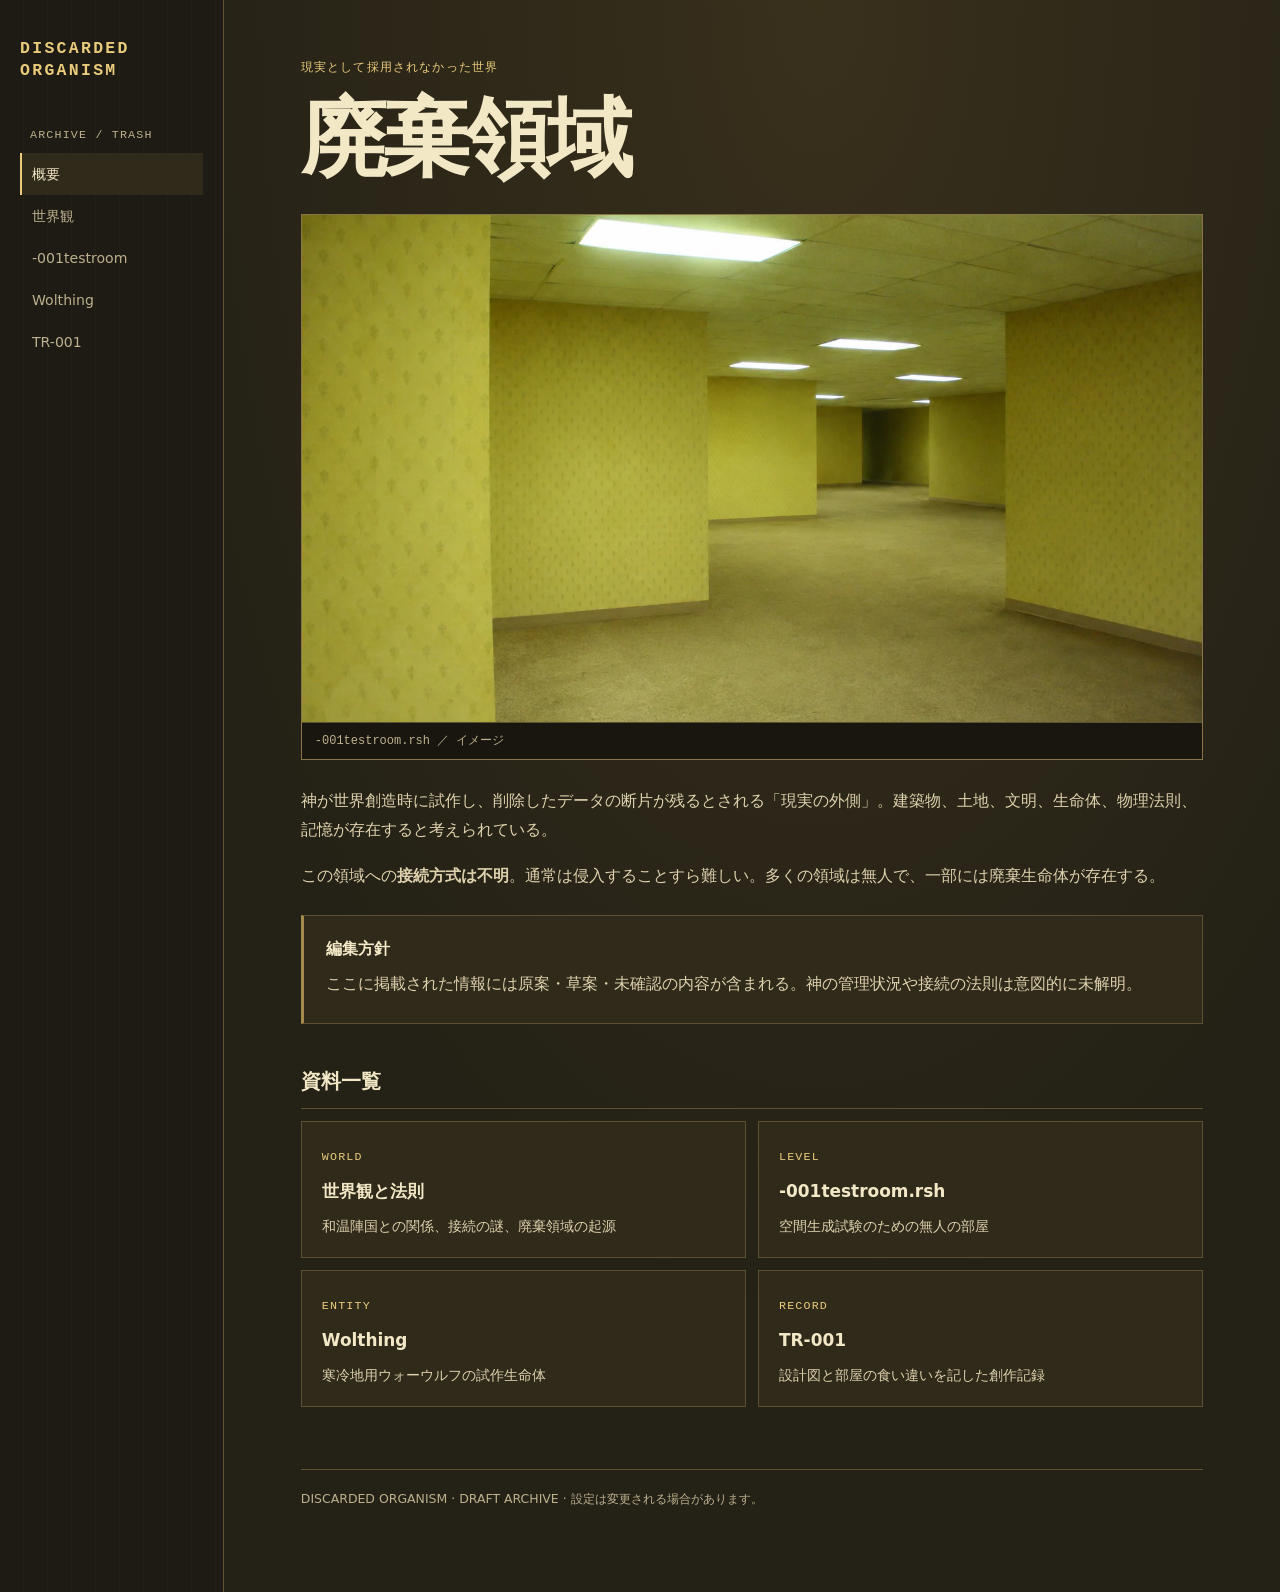
==== index.html @ 7aba9fd1 "Style the archive around the yellow testroom" ====
<!doctype html>
<html lang="ja">
<head>
<meta charset="utf-8">
<meta name="viewport" content="width=device-width,initial-scale=1">
<meta name="description" content="東暦版バックルーム・廃棄領域の世界観設定草案">
<title>廃棄領域 | Discarded Organism</title>
<link rel="stylesheet" href="assets/style.css">
</head>
<body class="home">
<div class="layout">
<aside>
<a class="brand" href="index.html">DISCARDED<br>ORGANISM</a>
<div class="nav-label">ARCHIVE / TRASH</div>
<nav>
<a href="index.html" aria-current="page">概要</a>
<a href="world.html">世界観</a>
<a href="levels/-001testroom.html">-001testroom</a>
<a href="entities/wolthing.html">Wolthing</a>
<a href="records/TR-001.html">TR-001</a>
</nav>
</aside>
<main>
<div class="eyebrow">現実として採用されなかった世界</div>
<h1>廃棄領域</h1>
<a class="photo-link" href="levels/-001testroom.html">
<figure class="room-photo">
<img src="assets/testroom.webp" alt="黄色い壁紙と蛍光灯に囲まれた、奥まで続く無人の部屋" width="1536" height="1024" fetchpriority="high">
<figcaption>-001testroom.rsh ／ イメージ</figcaption>
</figure>
</a>
<p>神が世界創造時に試作し、削除したデータの断片が残るとされる「現実の外側」。建築物、土地、文明、生命体、物理法則、記憶が存在すると考えられている。</p>
<p>この領域への<strong>接続方式は不明</strong>。通常は侵入することすら難しい。多くの領域は無人で、一部には廃棄生命体が存在する。</p>
<section class="notice">
<strong>編集方針</strong>
<p>ここに掲載された情報には原案・草案・未確認の内容が含まれる。神の管理状況や接続の法則は意図的に未解明。</p>
</section>
<h2>資料一覧</h2>
<div class="cards">
<a class="card" href="world.html">
<small>WORLD</small>
<h3>世界観と法則</h3>
<p>和温陣国との関係、接続の謎、廃棄領域の起源</p>
</a>
<a class="card" href="levels/-001testroom.html">
<small>LEVEL</small>
<h3>-001testroom.rsh</h3>
<p>空間生成試験のための無人の部屋</p>
</a>
<a class="card" href="entities/wolthing.html">
<small>ENTITY</small>
<h3>Wolthing</h3>
<p>寒冷地用ウォーウルフの試作生命体</p>
</a>
<a class="card" href="records/TR-001.html">
<small>RECORD</small>
<h3>TR-001</h3>
<p>設計図と部屋の食い違いを記した創作記録</p>
</a>
</div>
<footer>DISCARDED ORGANISM · DRAFT ARCHIVE · 設定は変更される場合があります。</footer>
</main>
</div>
</body>
</html>
---- assets/style.css ----
:root {
  color-scheme: dark;
  --bg: #242116;
  --sidebar: #1d1b13;
  --panel: #302a1b;
  --line: #5e5131;
  --text: #f3e8c6;
  --body-text: #ded1ad;
  --muted: #bcb08e;
  --accent: #eacb7c;
  --mono: ui-monospace, "Courier New", monospace;
}

* { box-sizing: border-box; }

body {
  margin: 0;
  color: var(--text);
  background: radial-gradient(ellipse at 64% 0%, #39301c 0%, transparent 58%), var(--bg);
  font: 16px/1.85 system-ui, -apple-system, "Hiragino Kaku Gothic ProN", "Noto Sans JP", sans-serif;
}

a { color: var(--accent); text-underline-offset: .22em; }
a:focus-visible { outline: 2px solid var(--accent); outline-offset: 4px; }

.layout {
  display: grid;
  grid-template-columns: 224px minmax(0, 1fr);
  min-height: 100vh;
}

aside {
  padding: 38px 20px;
  border-right: 1px solid var(--line);
  background: repeating-linear-gradient(90deg, transparent 0 23px, #e1b55207 23px 24px), var(--sidebar);
}

.brand {
  display: block;
  margin-bottom: 44px;
  color: var(--accent);
  font: 700 1.03rem/1.35 var(--mono);
  letter-spacing: .14em;
  text-decoration: none;
}

.nav-label, .eyebrow, .card small, .tag {
  color: var(--accent);
  font: .73rem/1.4 var(--mono);
  letter-spacing: .1em;
}

.nav-label {
  margin: 0 0 10px 10px;
  color: var(--muted);
}

nav a {
  display: block;
  padding: 8px 10px;
  border-left: 2px solid transparent;
  color: var(--muted);
  font-size: .88rem;
  text-decoration: none;
}

nav a:hover, nav a[aria-current="page"] {
  border-left-color: var(--accent);
  background: var(--panel);
  color: var(--text);
}

main {
  width: 100%;
  max-width: 1120px;
  padding: 60px clamp(24px, 6vw, 88px) 82px;
  margin-inline: auto;
}

.eyebrow { text-transform: uppercase; }

h1 {
  margin: 12px 0 24px;
  font-size: clamp(2rem, 5vw, 3.5rem);
  letter-spacing: -.045em;
  line-height: 1.18;
  overflow-wrap: anywhere;
}

.home h1 { font-size: clamp(2.8rem, 7vw, 5.4rem); }
.testroom h1 { font-family: var(--mono); }

h2 {
  margin: 40px 0 12px;
  padding-bottom: 8px;
  border-bottom: 1px solid var(--line);
  font-size: 1.23rem;
}

h3 { margin: 6px 0; font-size: 1.06rem; }
p, li, dd { color: var(--body-text); }
ul { padding-left: 1.4rem; }

.photo-link { display: block; text-decoration: none; }

.room-photo {
  margin: 24px 0 26px;
  overflow: hidden;
  border: 1px solid #887447;
  background: #19160f;
}

.room-photo img {
  display: block;
  width: 100%;
  height: auto;
  aspect-ratio: 16 / 9;
  object-fit: cover;
}

.room-photo figcaption {
  padding: 9px 13px;
  border-top: 1px solid var(--line);
  color: var(--muted);
  font: .75rem/1.5 var(--mono);
}

.photo-link:hover .room-photo { border-color: var(--accent); }
.photo-link:hover figcaption { color: var(--accent); }
.testroom .room-photo img { aspect-ratio: auto; }

.notice, .transcript {
  margin: 24px 0;
  padding: 18px 22px;
  border: 1px solid var(--line);
  border-left: 3px solid #a68a4c;
  background: var(--panel);
}

.notice p { margin: 6px 0; }
.transcript { font-family: serif; letter-spacing: .04em; }
.transcript p { margin: 0 0 14px; }
.transcript p:last-child { margin-bottom: 0; }

.cards {
  display: grid;
  grid-template-columns: repeat(2, minmax(0, 1fr));
  gap: 12px;
}

.card {
  display: block;
  padding: 18px 20px;
  border: 1px solid var(--line);
  background: var(--panel);
  color: var(--text);
  text-decoration: none;
}

.card:hover { border-color: var(--accent); }
.card p { margin: 0; font-size: .88rem; }

.tag {
  display: inline-block;
  padding: 3px 7px;
  border: 1px solid var(--line);
  background: var(--panel);
  vertical-align: middle;
}

.meta { display: flex; flex-wrap: wrap; gap: 8px; }
.meta span {
  padding: 3px 10px;
  border: 1px solid var(--line);
  color: var(--muted);
  font-size: .8rem;
}

dt { margin-top: 14px; font-weight: bold; }
dd { margin: 0; }
code { color: var(--accent); font: .9em var(--mono); overflow-wrap: anywhere; }

footer {
  margin-top: 62px;
  padding-top: 17px;
  border-top: 1px solid var(--line);
  color: var(--muted);
  font-size: .78rem;
}

@media (max-width: 750px) {
  .layout { display: block; }
  aside { padding: 16px 18px; border-right: 0; border-bottom: 1px solid var(--line); }
  .brand { margin-bottom: 12px; }
  .nav-label { display: none; }
  nav { display: flex; flex-wrap: wrap; gap: 3px; }
  nav a { padding: 4px 7px; }
  main { padding: 32px 18px 56px; }
}

@media (max-width: 460px) {
  .cards { grid-template-columns: 1fr; }
  .room-photo img { aspect-ratio: 4 / 3; }
}
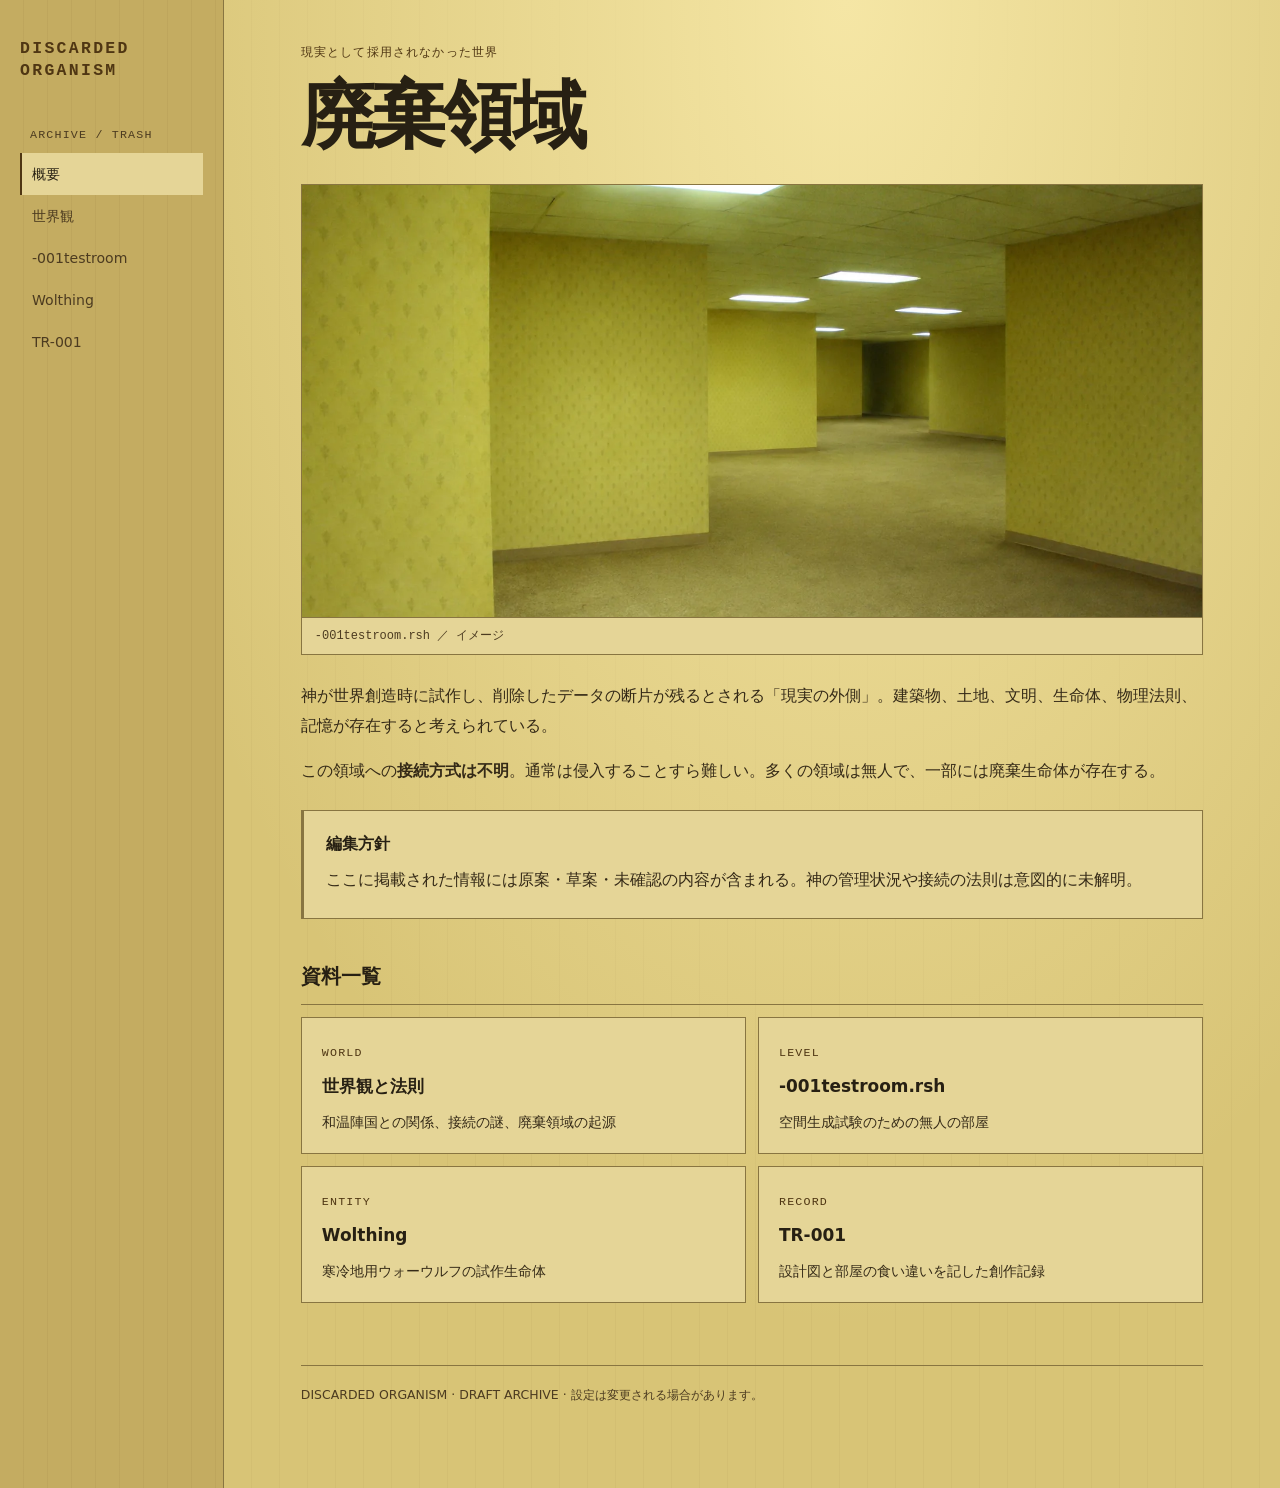
==== commit 439c4171: "Refresh the shared stylesheet cache on archive pages" ====
--- a/index.html
+++ b/index.html
@@ -5,7 +5,7 @@
 <meta name="viewport" content="width=device-width,initial-scale=1">
 <meta name="description" content="東暦版バックルーム・廃棄領域の世界観設定草案">
 <title>廃棄領域 | Discarded Organism</title>
-<link rel="stylesheet" href="assets/style.css">
+<link rel="stylesheet" href="assets/style.css?v=20261111-yellow">
 </head>
 <body class="home">
 <div class="layout">
--- a/assets/style.css
+++ b/assets/style.css
@@ -1,13 +1,13 @@
 :root {
-  color-scheme: dark;
-  --bg: #242116;
-  --sidebar: #1d1b13;
-  --panel: #302a1b;
-  --line: #5e5131;
-  --text: #f3e8c6;
-  --body-text: #ded1ad;
-  --muted: #bcb08e;
-  --accent: #eacb7c;
+  color-scheme: light;
+  --bg: #d8c476;
+  --sidebar: #c4ac61;
+  --panel: #e5d597;
+  --line: #887541;
+  --text: #272013;
+  --body-text: #352a17;
+  --muted: #4c3b20;
+  --accent: #4f3613;
   --mono: ui-monospace, "Courier New", monospace;
 }
 
@@ -16,7 +16,10 @@
 body {
   margin: 0;
   color: var(--text);
-  background: radial-gradient(ellipse at 64% 0%, #39301c 0%, transparent 58%), var(--bg);
+  background:
+    radial-gradient(ellipse at 66% 0%, #f5e6a5 0%, transparent 63%),
+    repeating-linear-gradient(90deg, transparent 0 27px, #7657260d 27px 28px),
+    var(--bg);
   font: 16px/1.85 system-ui, -apple-system, "Hiragino Kaku Gothic ProN", "Noto Sans JP", sans-serif;
 }
 
@@ -32,7 +35,7 @@
 aside {
   padding: 38px 20px;
   border-right: 1px solid var(--line);
-  background: repeating-linear-gradient(90deg, transparent 0 23px, #e1b55207 23px 24px), var(--sidebar);
+  background: repeating-linear-gradient(90deg, transparent 0 23px, #77562414 23px 24px), var(--sidebar);
 }
 
 .brand {
@@ -73,7 +76,7 @@
 main {
   width: 100%;
   max-width: 1120px;
-  padding: 60px clamp(24px, 6vw, 88px) 82px;
+  padding: clamp(24px, 5vh, 56px) clamp(24px, 6vw, 88px) 82px;
   margin-inline: auto;
 }
 
@@ -87,7 +90,7 @@
   overflow-wrap: anywhere;
 }
 
-.home h1 { font-size: clamp(2.8rem, 7vw, 5.4rem); }
+.home h1 { font-size: clamp(2.6rem, 6vw, 4.6rem); }
 .testroom h1 { font-family: var(--mono); }
 
 h2 {
@@ -106,8 +109,8 @@
 .room-photo {
   margin: 24px 0 26px;
   overflow: hidden;
-  border: 1px solid #887447;
-  background: #19160f;
+  border: 1px solid var(--line);
+  background: var(--panel);
 }
 
 .room-photo img {
@@ -115,6 +118,8 @@
   width: 100%;
   height: auto;
   aspect-ratio: 16 / 9;
+  max-height: 48vh;
+  max-height: 48svh;
   object-fit: cover;
 }
 
@@ -127,13 +132,22 @@
 
 .photo-link:hover .room-photo { border-color: var(--accent); }
 .photo-link:hover figcaption { color: var(--accent); }
-.testroom .room-photo img { aspect-ratio: auto; }
+/* A 3:2 image at 78% of the viewport width in height units is 52% of its height. */
+.testroom .room-photo {
+  max-width: min(48rem, 78vh);
+  max-width: min(48rem, 78svh);
+}
+
+.testroom .room-photo img {
+  aspect-ratio: auto;
+  max-height: none;
+}
 
 .notice, .transcript {
   margin: 24px 0;
   padding: 18px 22px;
   border: 1px solid var(--line);
-  border-left: 3px solid #a68a4c;
+  border-left: 3px solid var(--line);
   background: var(--panel);
 }
 
@@ -200,5 +214,5 @@
 
 @media (max-width: 460px) {
   .cards { grid-template-columns: 1fr; }
-  .room-photo img { aspect-ratio: 4 / 3; }
-}
+  .home .room-photo img { aspect-ratio: 4 / 3; }
+}
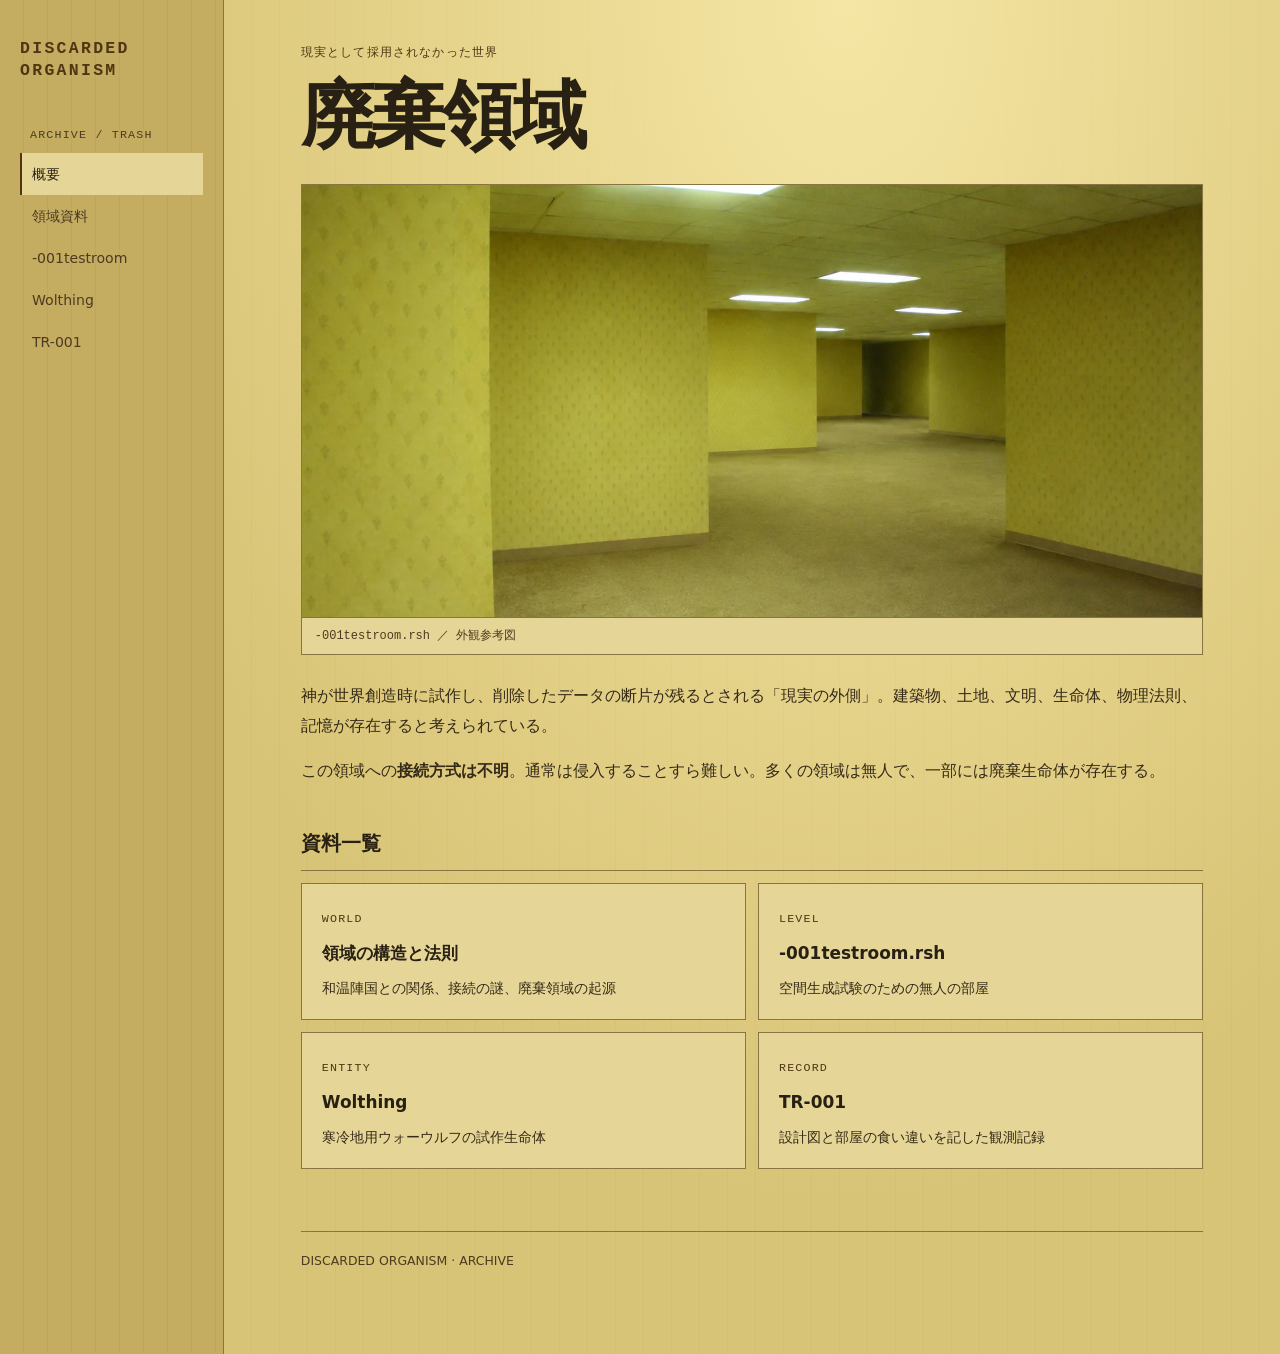
==== commit 075b8660: "Remove out-of-universe notes from public archive pages" ====
--- a/index.html
+++ b/index.html
@@ -3,7 +3,7 @@
 <head>
 <meta charset="utf-8">
 <meta name="viewport" content="width=device-width,initial-scale=1">
-<meta name="description" content="東暦版バックルーム・廃棄領域の世界観設定草案">
+<meta name="description" content="廃棄領域に関する資料アーカイブ">
 <title>廃棄領域 | Discarded Organism</title>
 <link rel="stylesheet" href="assets/style.css?v=20261111-yellow">
 </head>
@@ -14,7 +14,7 @@
 <div class="nav-label">ARCHIVE / TRASH</div>
 <nav>
 <a href="index.html" aria-current="page">概要</a>
-<a href="world.html">世界観</a>
+<a href="world.html">領域資料</a>
 <a href="levels/-001testroom.html">-001testroom</a>
 <a href="entities/wolthing.html">Wolthing</a>
 <a href="records/TR-001.html">TR-001</a>
@@ -26,20 +26,16 @@
 <a class="photo-link" href="levels/-001testroom.html">
 <figure class="room-photo">
 <img src="assets/testroom.webp" alt="黄色い壁紙と蛍光灯に囲まれた、奥まで続く無人の部屋" width="1536" height="1024" fetchpriority="high">
-<figcaption>-001testroom.rsh ／ イメージ</figcaption>
+<figcaption>-001testroom.rsh ／ 外観参考図</figcaption>
 </figure>
 </a>
 <p>神が世界創造時に試作し、削除したデータの断片が残るとされる「現実の外側」。建築物、土地、文明、生命体、物理法則、記憶が存在すると考えられている。</p>
 <p>この領域への<strong>接続方式は不明</strong>。通常は侵入することすら難しい。多くの領域は無人で、一部には廃棄生命体が存在する。</p>
-<section class="notice">
-<strong>編集方針</strong>
-<p>ここに掲載された情報には原案・草案・未確認の内容が含まれる。神の管理状況や接続の法則は意図的に未解明。</p>
-</section>
 <h2>資料一覧</h2>
 <div class="cards">
 <a class="card" href="world.html">
 <small>WORLD</small>
-<h3>世界観と法則</h3>
+<h3>領域の構造と法則</h3>
 <p>和温陣国との関係、接続の謎、廃棄領域の起源</p>
 </a>
 <a class="card" href="levels/-001testroom.html">
@@ -55,10 +51,10 @@
 <a class="card" href="records/TR-001.html">
 <small>RECORD</small>
 <h3>TR-001</h3>
-<p>設計図と部屋の食い違いを記した創作記録</p>
+<p>設計図と部屋の食い違いを記した観測記録</p>
 </a>
 </div>
-<footer>DISCARDED ORGANISM · DRAFT ARCHIVE · 設定は変更される場合があります。</footer>
+<footer>DISCARDED ORGANISM · ARCHIVE</footer>
 </main>
 </div>
 </body>
--- a/assets/style.css
+++ b/assets/style.css
@@ -143,6 +143,16 @@
   max-height: none;
 }
 
+.room-photo.portrait {
+  max-width: min(26rem, 44vh);
+  max-width: min(26rem, 44svh);
+}
+
+.room-photo.portrait img {
+  aspect-ratio: auto;
+  max-height: none;
+}
+
 .notice, .transcript {
   margin: 24px 0;
   padding: 18px 22px;
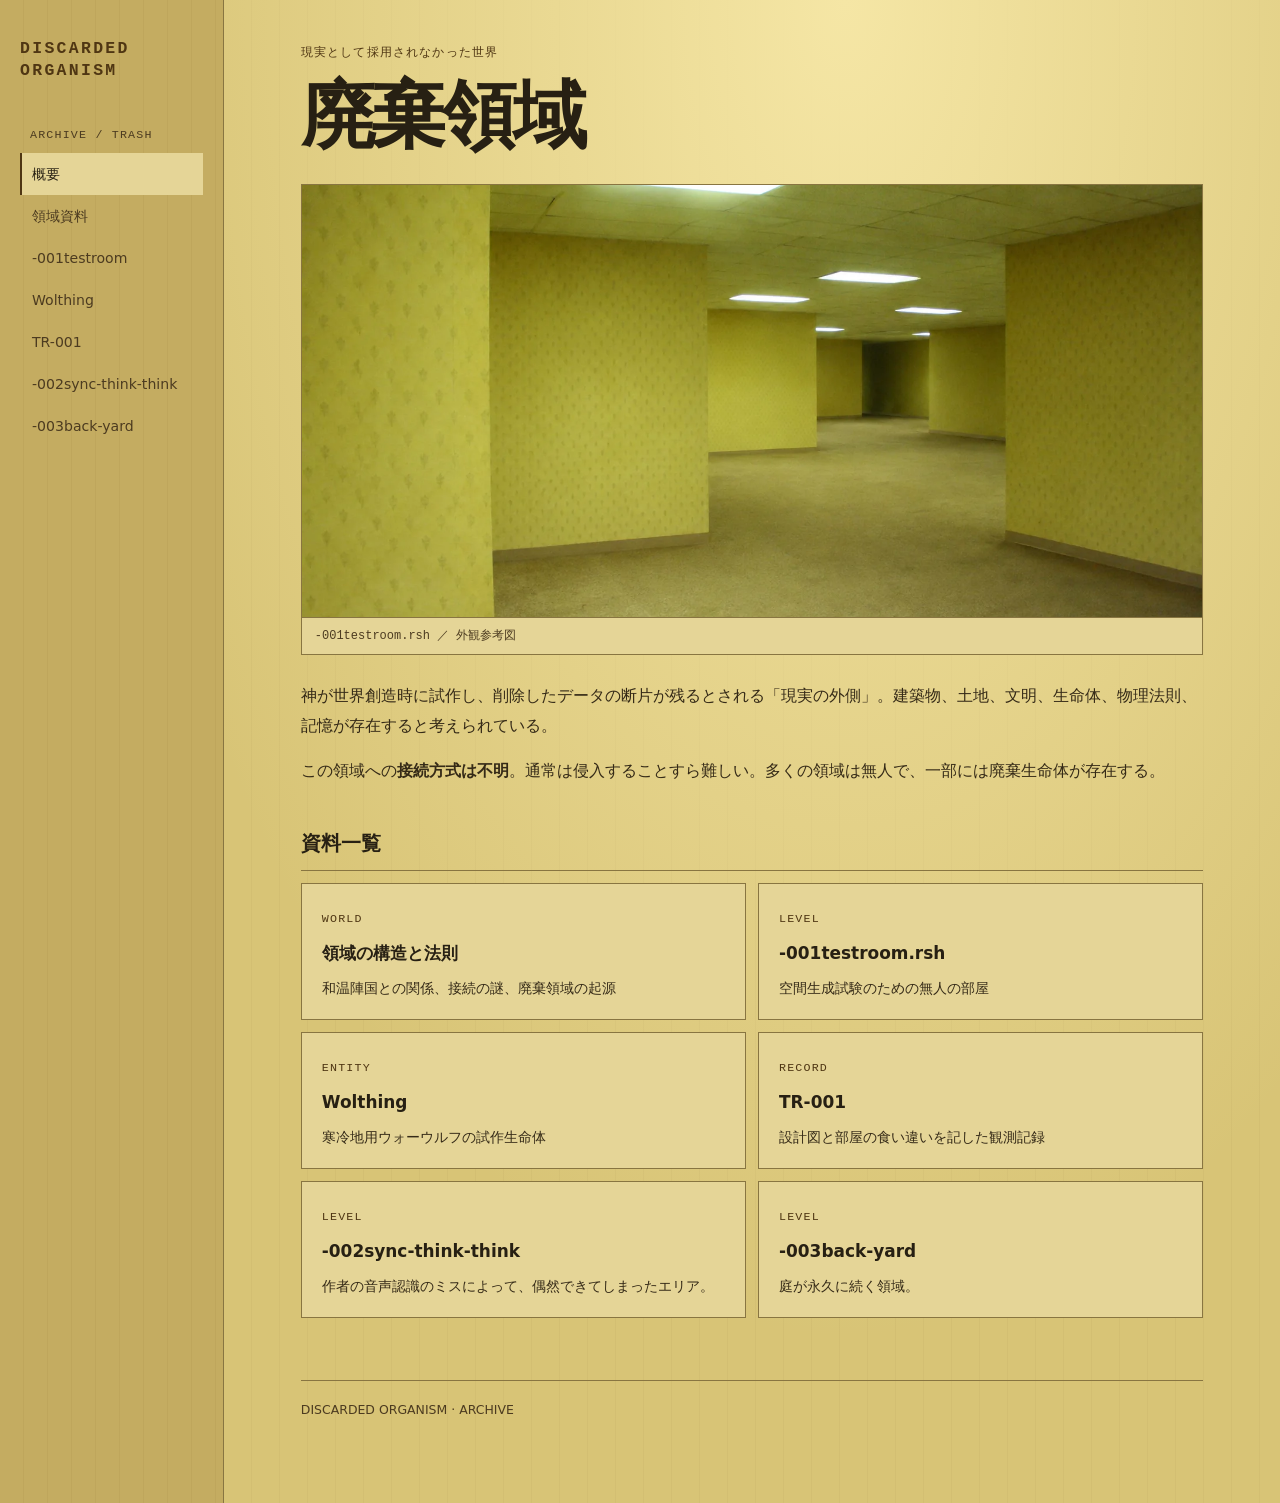
==== commit 26a07f44: "Add sync-think-think and back-yard area entries" ====
--- a/index.html
+++ b/index.html
@@ -18,6 +18,8 @@
 <a href="levels/-001testroom.html">-001testroom</a>
 <a href="entities/wolthing.html">Wolthing</a>
 <a href="records/TR-001.html">TR-001</a>
+<a href="levels/-002sync-think-think.html">-002sync-think-think</a>
+<a href="levels/-003back-yard.html">-003back-yard</a>
 </nav>
 </aside>
 <main>
@@ -53,6 +55,16 @@
 <h3>TR-001</h3>
 <p>設計図と部屋の食い違いを記した観測記録</p>
 </a>
+<a class="card" href="levels/-002sync-think-think.html">
+<small>LEVEL</small>
+<h3>-002sync-think-think</h3>
+<p>作者の音声認識のミスによって、偶然できてしまったエリア。</p>
+</a>
+<a class="card" href="levels/-003back-yard.html">
+<small>LEVEL</small>
+<h3>-003back-yard</h3>
+<p>庭が永久に続く領域。</p>
+</a>
 </div>
 <footer>DISCARDED ORGANISM · ARCHIVE</footer>
 </main>
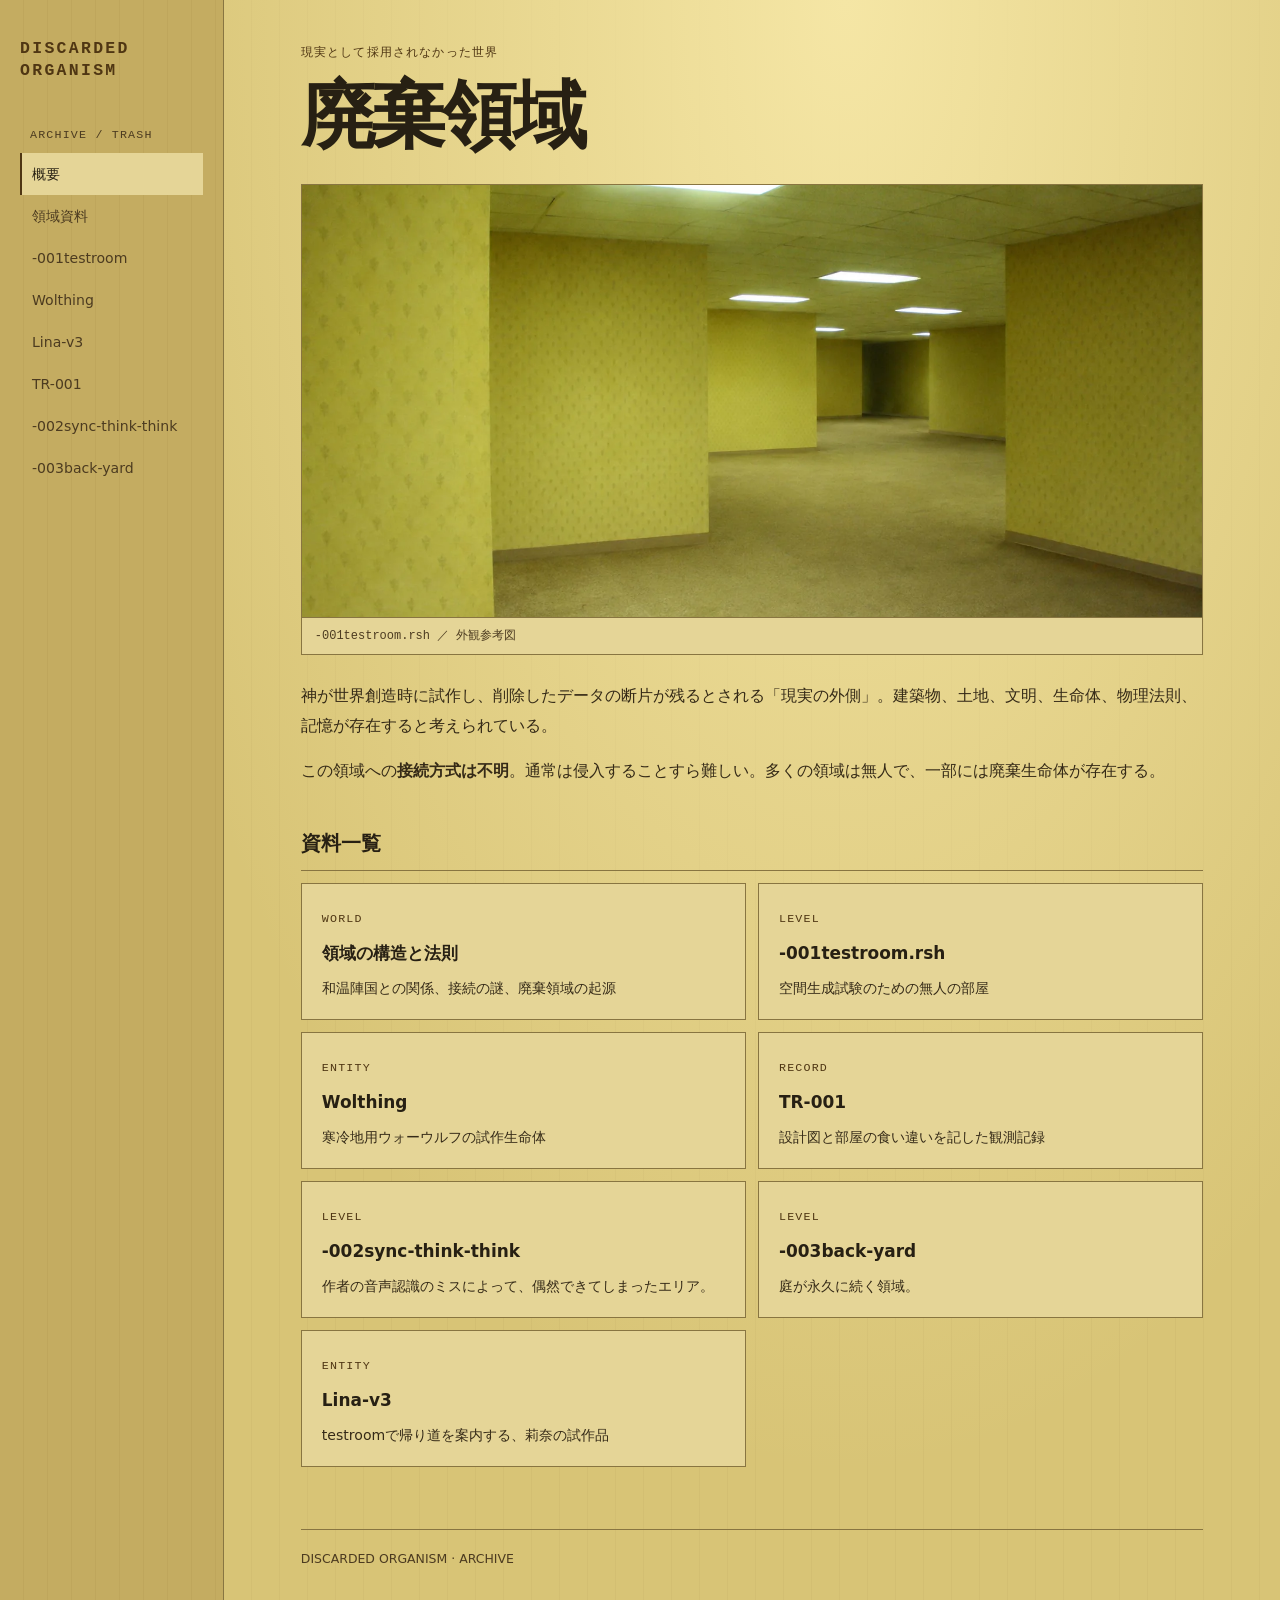
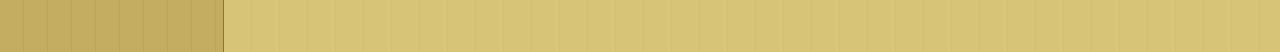
==== commit 43e8763e: "Add Lina-v3 and its uncertain guidance through testroom" ====
--- a/index.html
+++ b/index.html
@@ -17,6 +17,7 @@
 <a href="world.html">領域資料</a>
 <a href="levels/-001testroom.html">-001testroom</a>
 <a href="entities/wolthing.html">Wolthing</a>
+<a href="entities/lina-v3.html">Lina-v3</a>
 <a href="records/TR-001.html">TR-001</a>
 <a href="levels/-002sync-think-think.html">-002sync-think-think</a>
 <a href="levels/-003back-yard.html">-003back-yard</a>
@@ -65,6 +66,11 @@
 <h3>-003back-yard</h3>
 <p>庭が永久に続く領域。</p>
 </a>
+<a class="card" href="entities/lina-v3.html">
+<small>ENTITY</small>
+<h3>Lina-v3</h3>
+<p>testroomで帰り道を案内する、莉奈の試作品</p>
+</a>
 </div>
 <footer>DISCARDED ORGANISM · ARCHIVE</footer>
 </main>
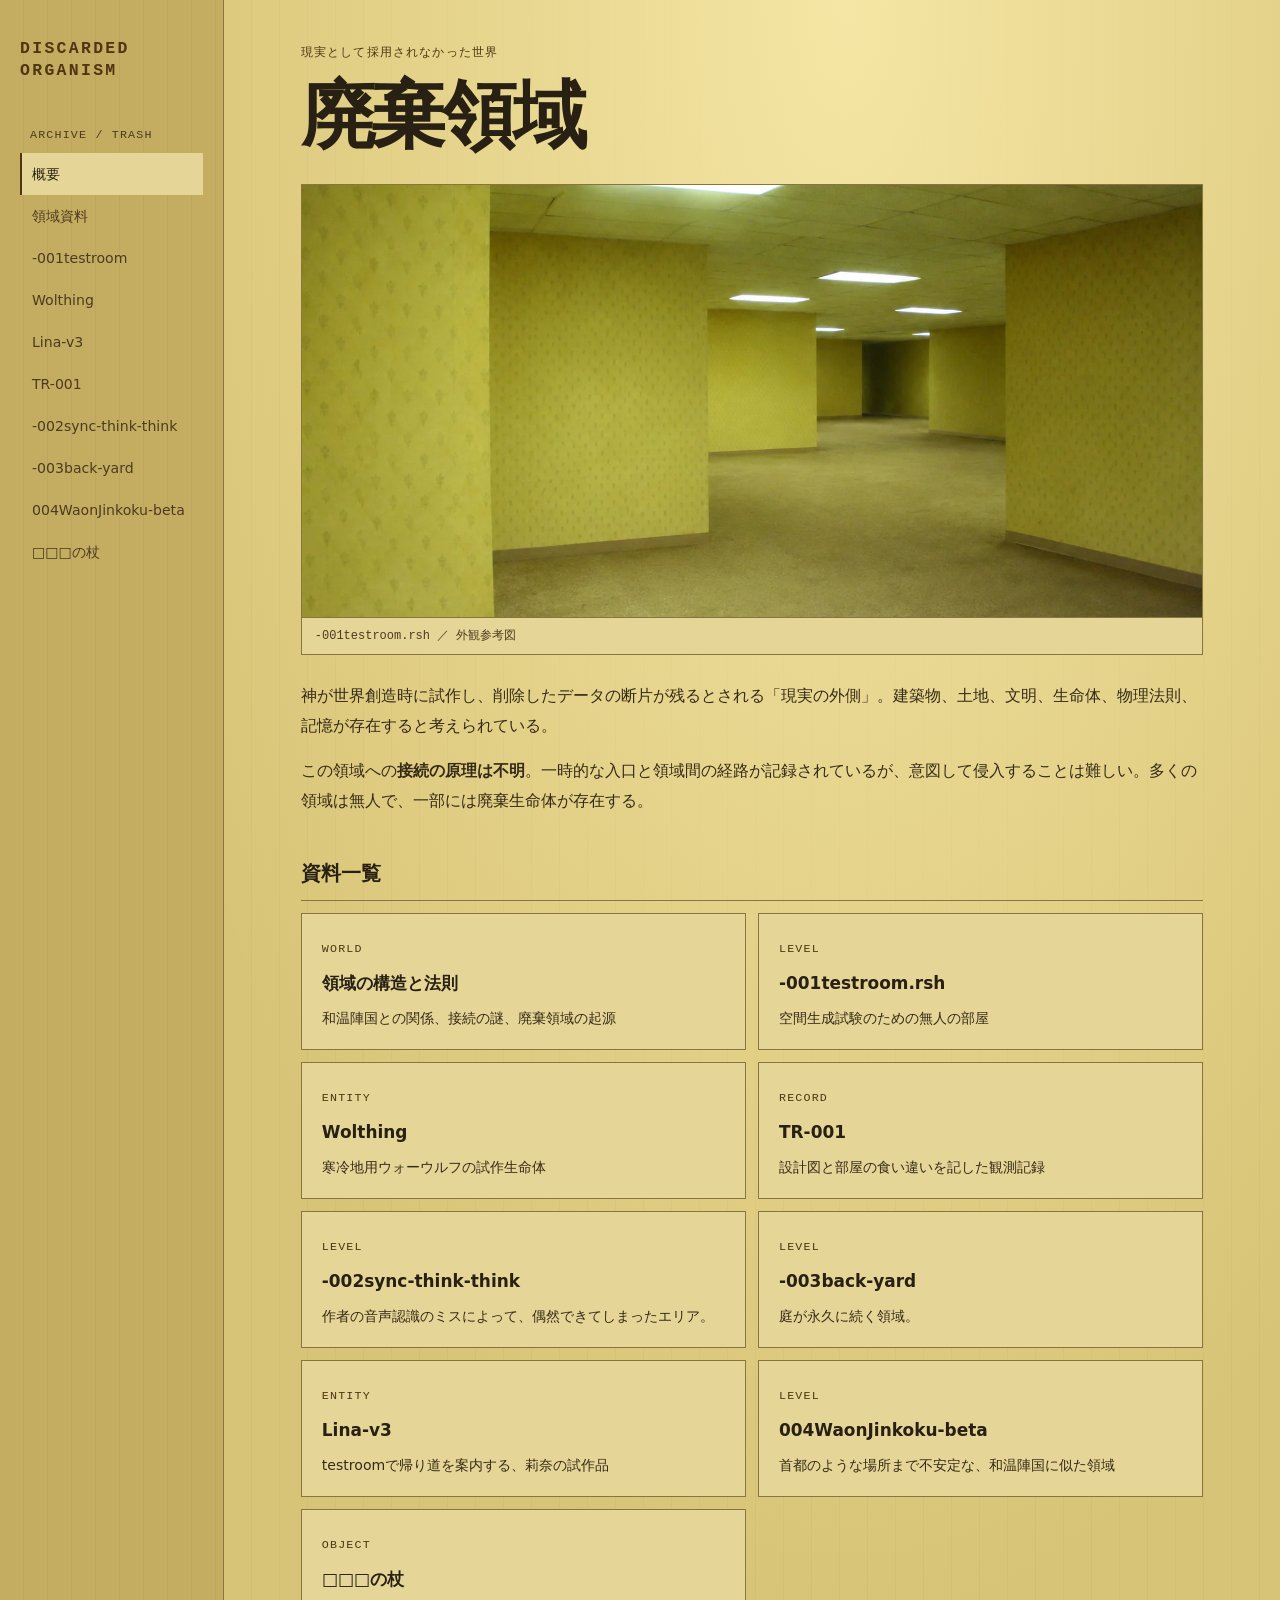
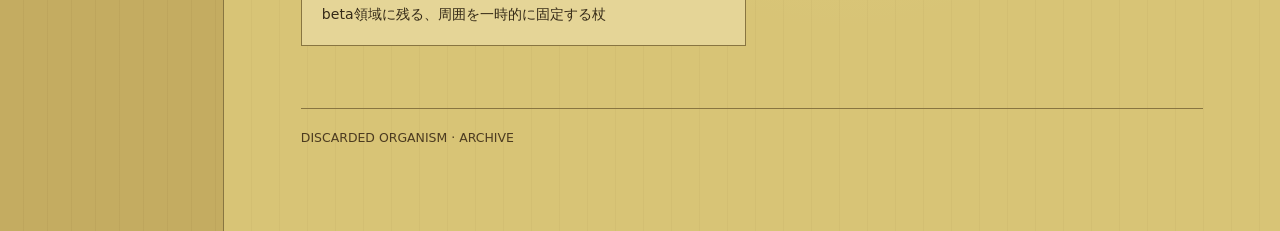
==== commit 1e518e54: "Add WaonJinkoku-beta, the unnamed staff, and area access routes" ====
--- a/index.html
+++ b/index.html
@@ -5,7 +5,7 @@
 <meta name="viewport" content="width=device-width,initial-scale=1">
 <meta name="description" content="廃棄領域に関する資料アーカイブ">
 <title>廃棄領域 | Discarded Organism</title>
-<link rel="stylesheet" href="assets/style.css?v=20261111-yellow">
+<link rel="stylesheet" href="assets/style.css?v=20261123-beta">
 </head>
 <body class="home">
 <div class="layout">
@@ -21,6 +21,8 @@
 <a href="records/TR-001.html">TR-001</a>
 <a href="levels/-002sync-think-think.html">-002sync-think-think</a>
 <a href="levels/-003back-yard.html">-003back-yard</a>
+<a href="levels/004WaonJinkoku-beta.html">004WaonJinkoku-beta</a>
+<a href="objects/unnamed-staff.html">□□□の杖</a>
 </nav>
 </aside>
 <main>
@@ -33,7 +35,7 @@
 </figure>
 </a>
 <p>神が世界創造時に試作し、削除したデータの断片が残るとされる「現実の外側」。建築物、土地、文明、生命体、物理法則、記憶が存在すると考えられている。</p>
-<p>この領域への<strong>接続方式は不明</strong>。通常は侵入することすら難しい。多くの領域は無人で、一部には廃棄生命体が存在する。</p>
+<p>この領域への<strong>接続の原理は不明</strong>。一時的な入口と領域間の経路が記録されているが、意図して侵入することは難しい。多くの領域は無人で、一部には廃棄生命体が存在する。</p>
 <h2>資料一覧</h2>
 <div class="cards">
 <a class="card" href="world.html">
@@ -71,6 +73,8 @@
 <h3>Lina-v3</h3>
 <p>testroomで帰り道を案内する、莉奈の試作品</p>
 </a>
+<a class="card" href="levels/004WaonJinkoku-beta.html"><small>LEVEL</small><h3>004WaonJinkoku-beta</h3><p>首都のような場所まで不安定な、和温陣国に似た領域</p></a>
+<a class="card" href="objects/unnamed-staff.html"><small>OBJECT</small><h3>□□□の杖</h3><p>beta領域に残る、周囲を一時的に固定する杖</p></a>
 </div>
 <footer>DISCARDED ORGANISM · ARCHIVE</footer>
 </main>
--- a/assets/style.css
+++ b/assets/style.css
@@ -226,3 +226,6 @@
   .cards { grid-template-columns: 1fr; }
   .home .room-photo img { aspect-ratio: 4 / 3; }
 }
+
+.staff-art { background: #fff; }
+.staff-art img { image-rendering: pixelated; }
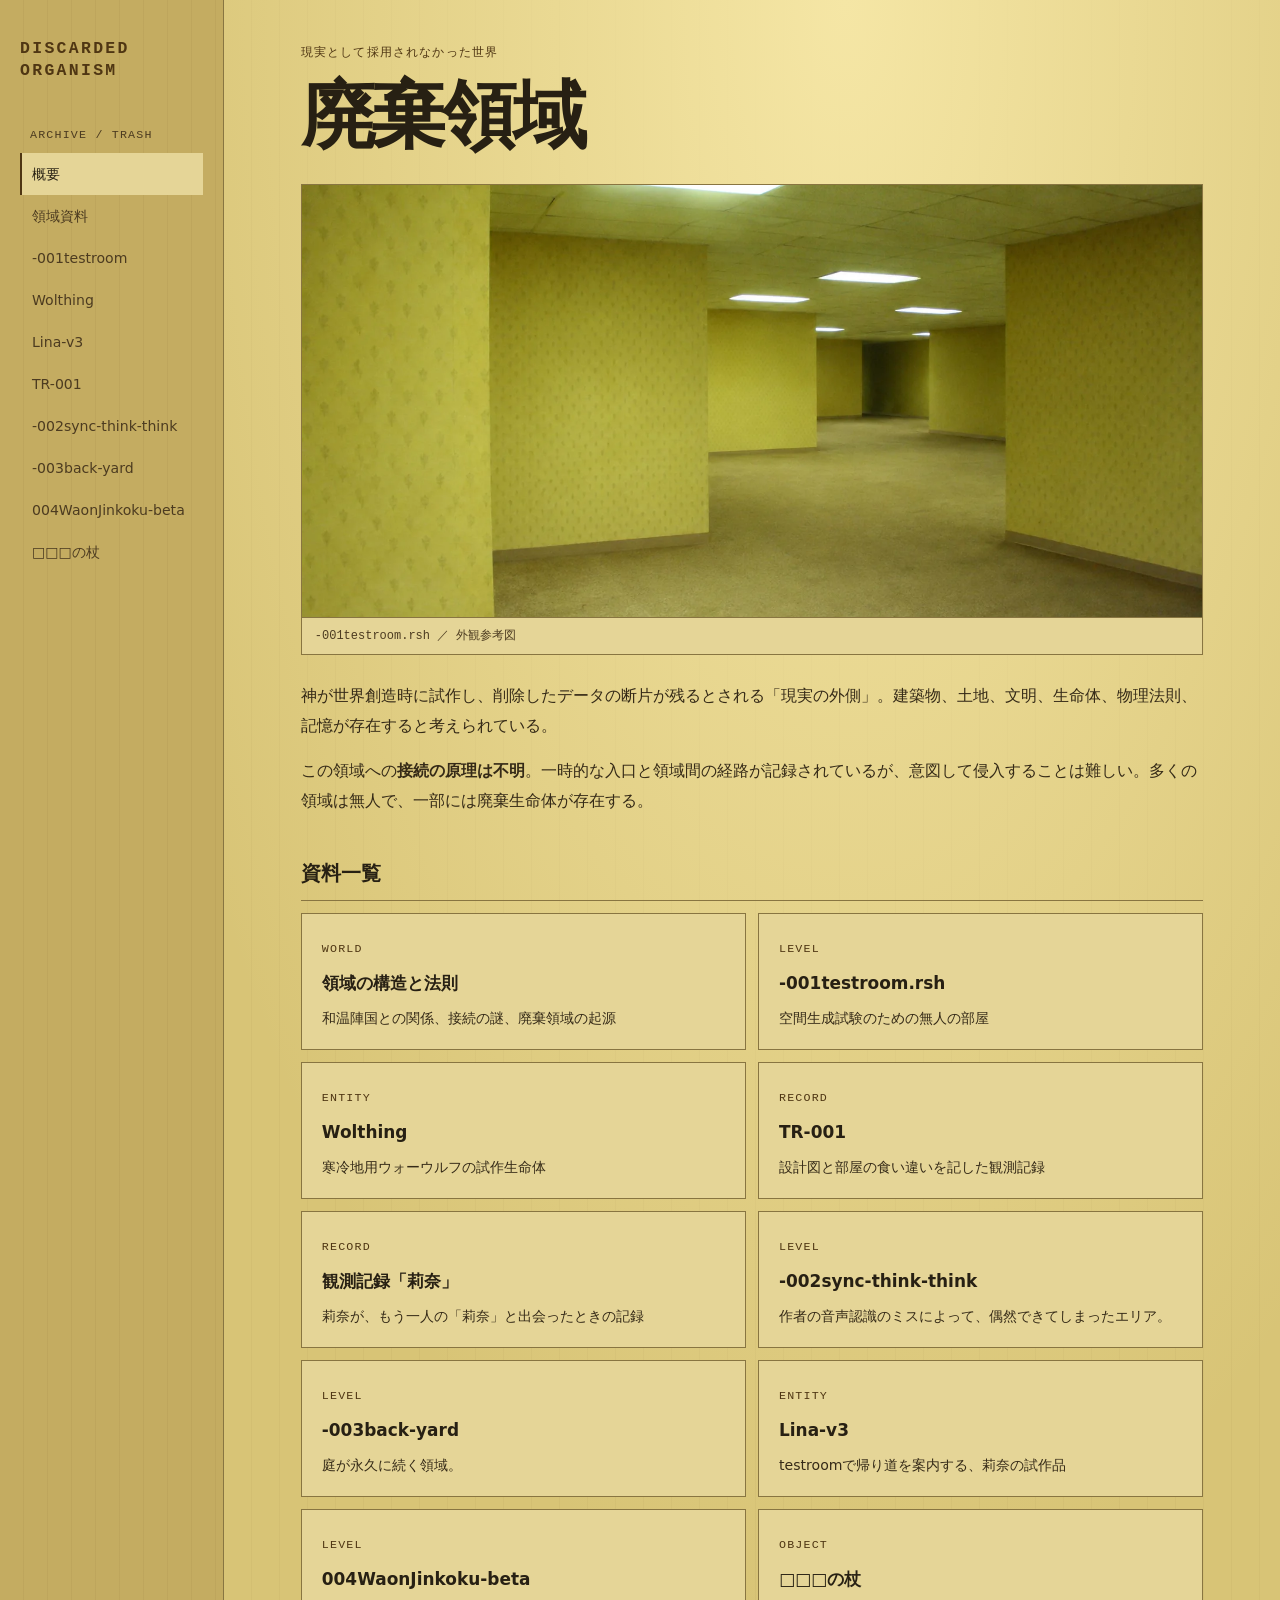
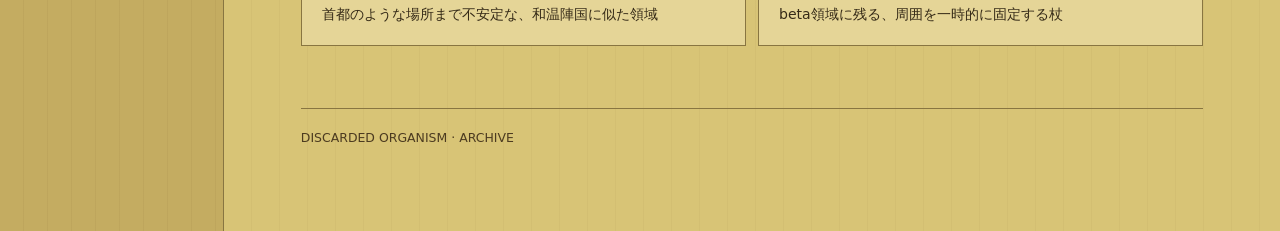
==== commit be802446: "Add Lina Monsanpas’s observation record" ====
--- a/index.html
+++ b/index.html
@@ -58,6 +58,11 @@
 <h3>TR-001</h3>
 <p>設計図と部屋の食い違いを記した観測記録</p>
 </a>
+<a class="card" href="records/lina.html">
+<small>RECORD</small>
+<h3>観測記録「莉奈」</h3>
+<p>莉奈が、もう一人の「莉奈」と出会ったときの記録</p>
+</a>
 <a class="card" href="levels/-002sync-think-think.html">
 <small>LEVEL</small>
 <h3>-002sync-think-think</h3>
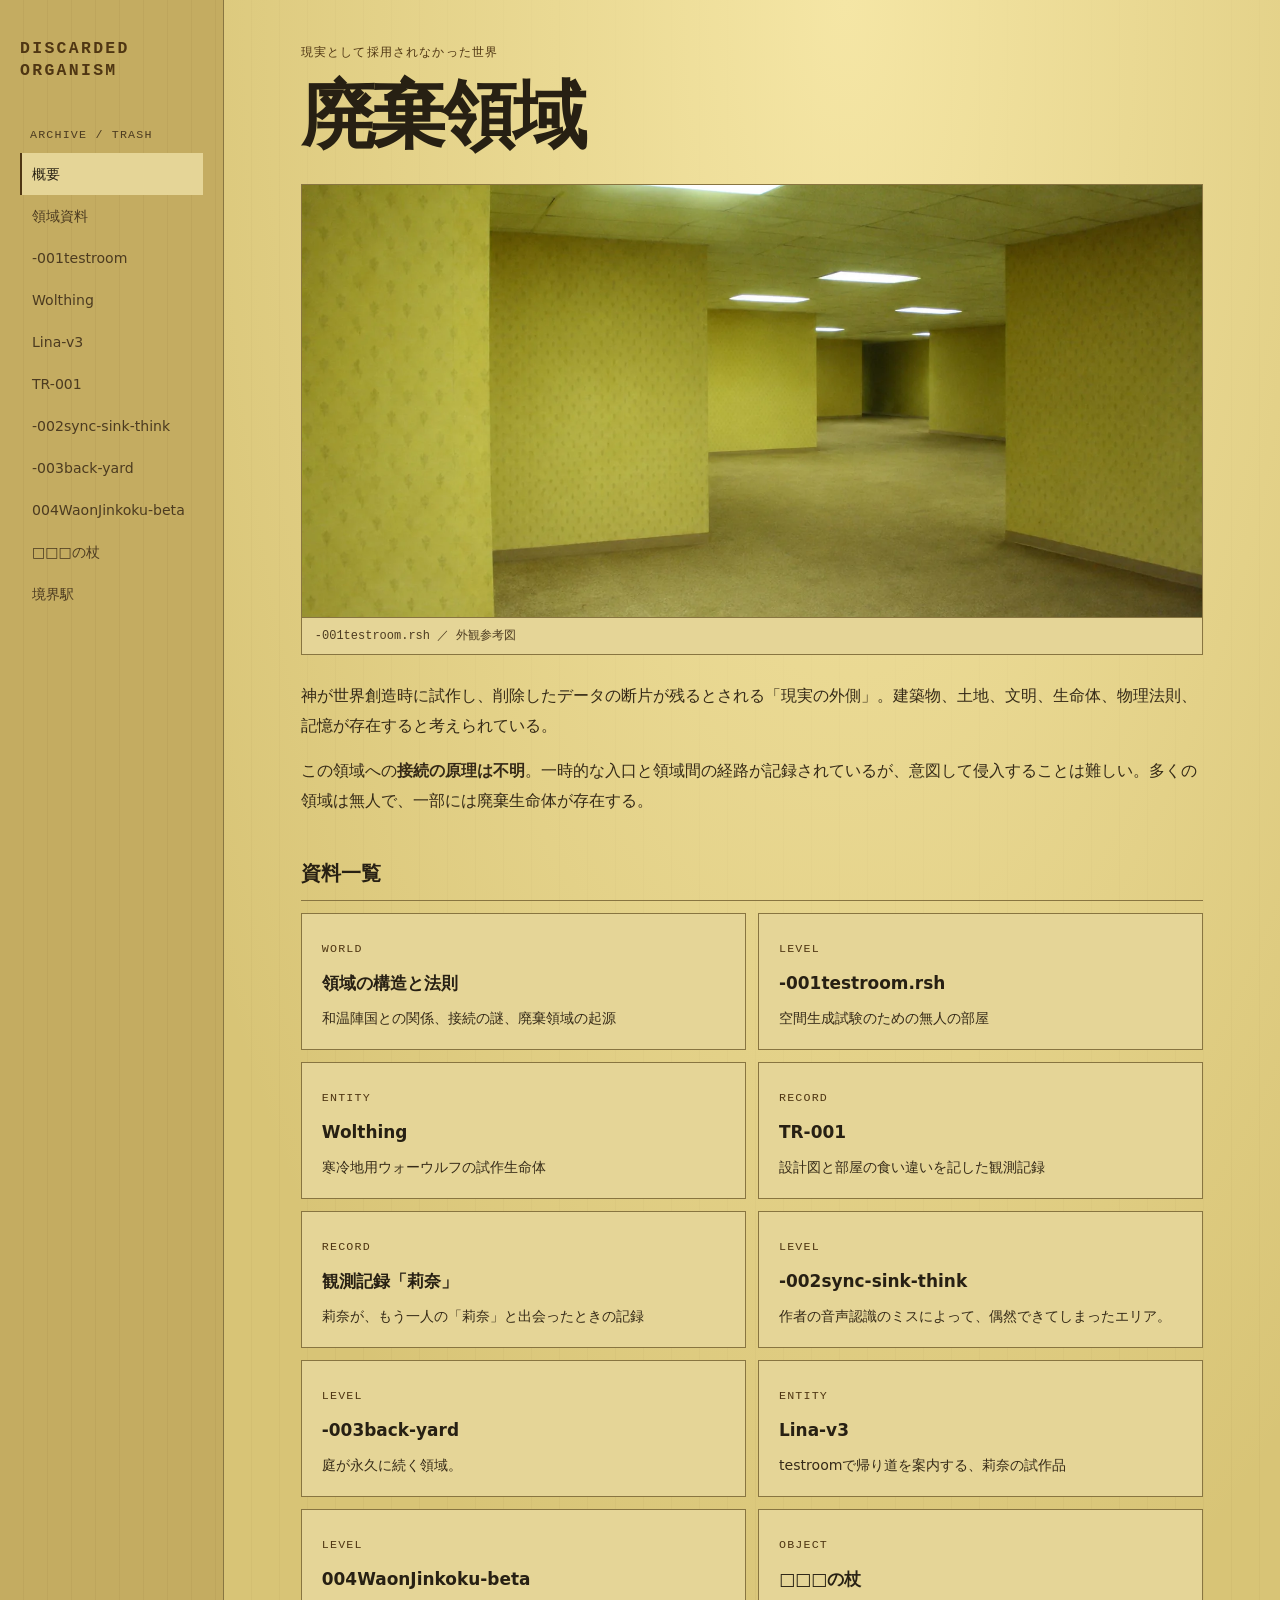
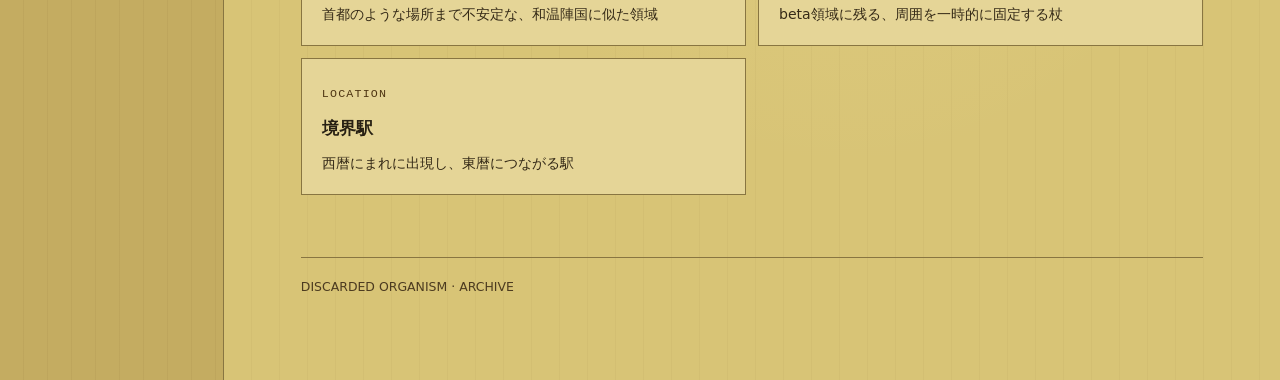
==== commit 76b3bb18: "Rename sync-sink-think and document the boundary station" ====
--- a/index.html
+++ b/index.html
@@ -19,10 +19,11 @@
 <a href="entities/wolthing.html">Wolthing</a>
 <a href="entities/lina-v3.html">Lina-v3</a>
 <a href="records/TR-001.html">TR-001</a>
-<a href="levels/-002sync-think-think.html">-002sync-think-think</a>
+<a href="levels/-002sync-sink-think.html">-002sync-sink-think</a>
 <a href="levels/-003back-yard.html">-003back-yard</a>
 <a href="levels/004WaonJinkoku-beta.html">004WaonJinkoku-beta</a>
 <a href="objects/unnamed-staff.html">□□□の杖</a>
+<a href="levels/boundary-station.html">境界駅</a>
 </nav>
 </aside>
 <main>
@@ -63,9 +64,9 @@
 <h3>観測記録「莉奈」</h3>
 <p>莉奈が、もう一人の「莉奈」と出会ったときの記録</p>
 </a>
-<a class="card" href="levels/-002sync-think-think.html">
+<a class="card" href="levels/-002sync-sink-think.html">
 <small>LEVEL</small>
-<h3>-002sync-think-think</h3>
+<h3>-002sync-sink-think</h3>
 <p>作者の音声認識のミスによって、偶然できてしまったエリア。</p>
 </a>
 <a class="card" href="levels/-003back-yard.html">
@@ -80,6 +81,11 @@
 </a>
 <a class="card" href="levels/004WaonJinkoku-beta.html"><small>LEVEL</small><h3>004WaonJinkoku-beta</h3><p>首都のような場所まで不安定な、和温陣国に似た領域</p></a>
 <a class="card" href="objects/unnamed-staff.html"><small>OBJECT</small><h3>□□□の杖</h3><p>beta領域に残る、周囲を一時的に固定する杖</p></a>
+<a class="card" href="levels/boundary-station.html">
+<small>LOCATION</small>
+<h3>境界駅</h3>
+<p>西暦にまれに出現し、東暦につながる駅</p>
+</a>
 </div>
 <footer>DISCARDED ORGANISM · ARCHIVE</footer>
 </main>
